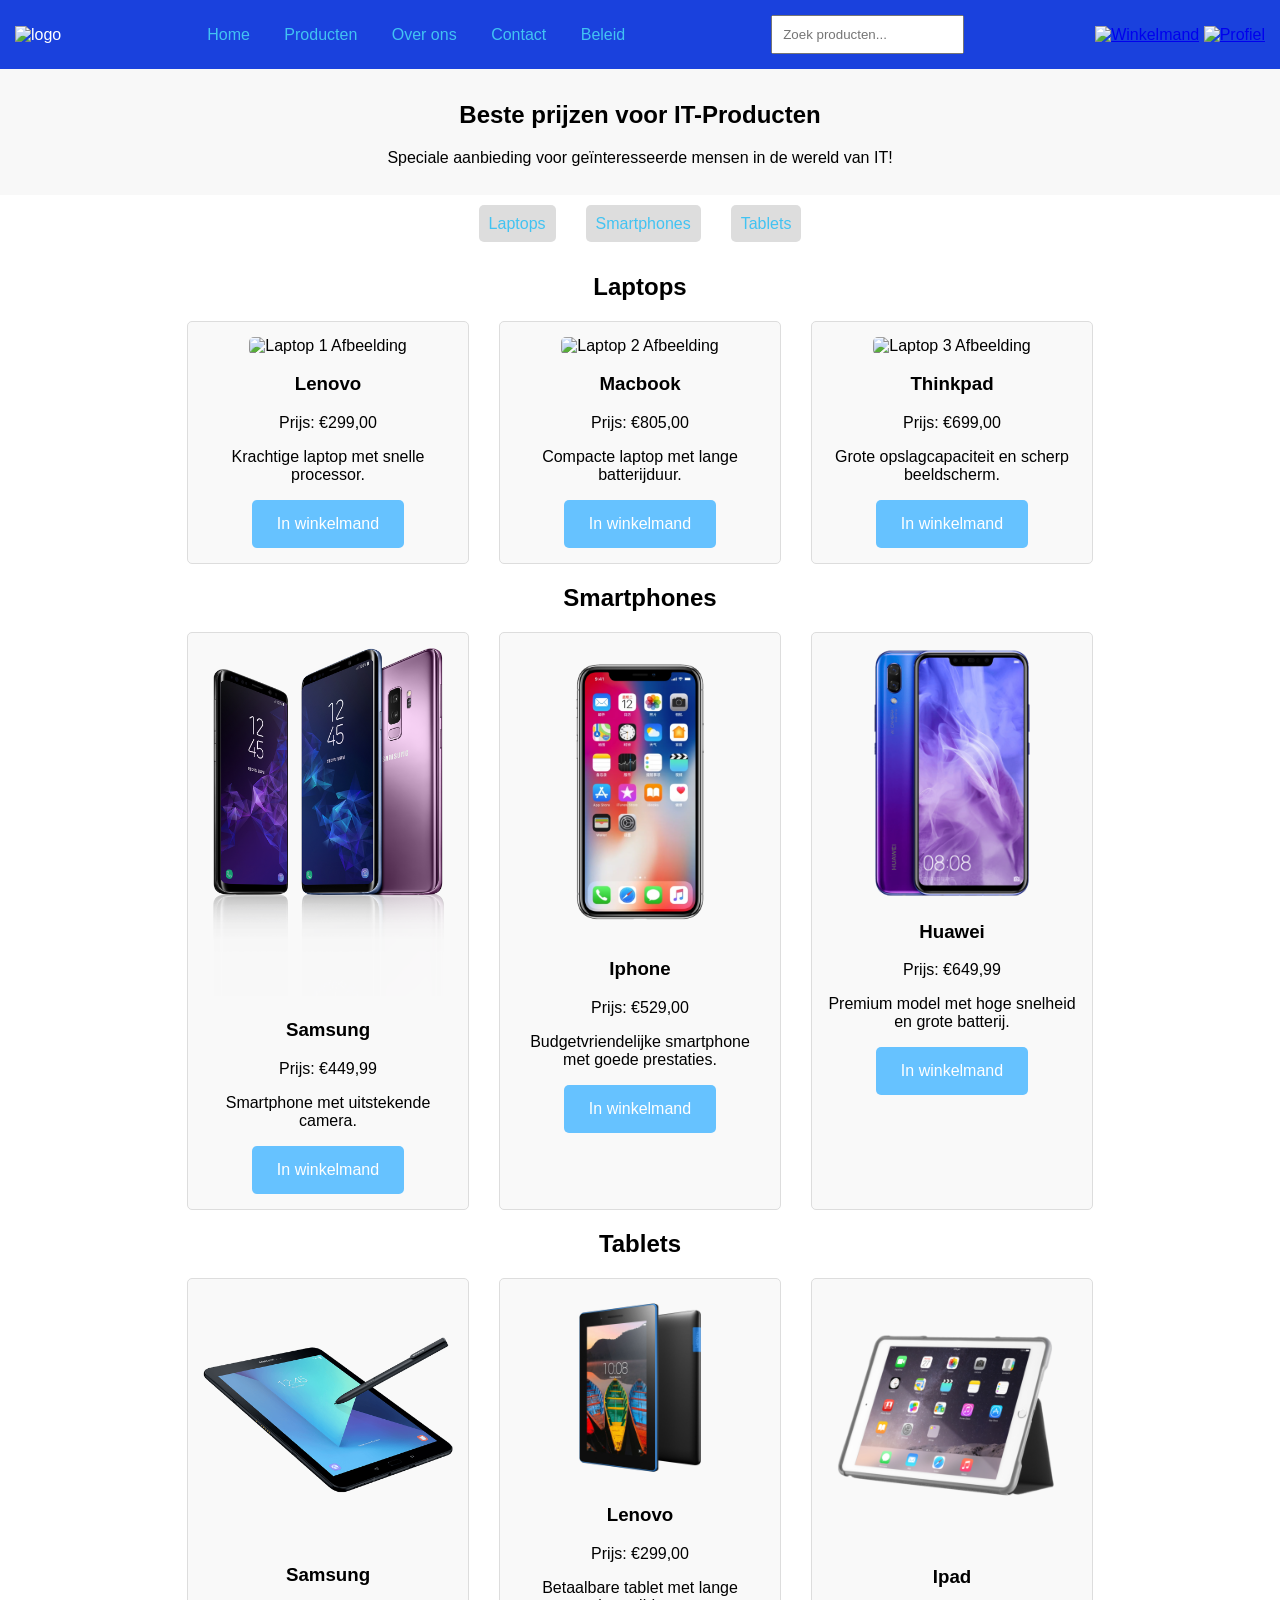
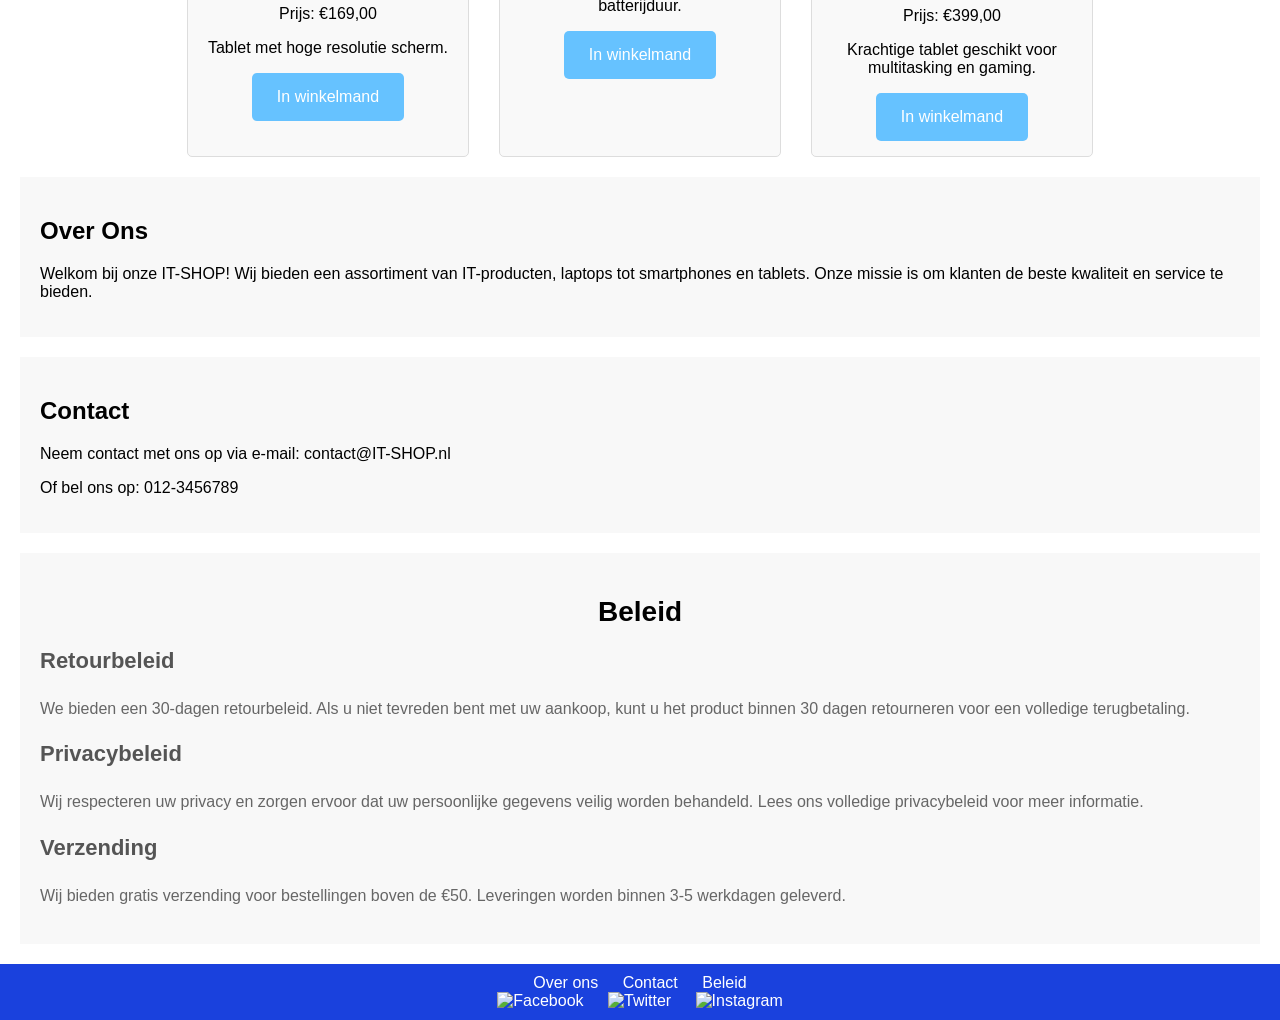
==== site.html @ 4759a40b "Sociale media aanpassing footer" ====
<!DOCTYPE html>
<html lang="nl">
<head>
    <title>IT-SHOP</title>
    <link rel="stylesheet" href="style.css">
    <link rel="stylesheet" href="https://cdnjs.cloudflare.com/ajax/libs/font-awesome/5.15.4/css/all.min.css">
</head>
<body>

    <!-- Header Sectie -->
    <section id="header">
        <section id="logo">
            <img src="https://encrypted-tbn0.gstatic.com/images?q=tbn:ANd9GcSAEfHGrg5Zh41XhHHPkFbhWqZqaxKvs-FBTw&s" alt="logo" width="150">
        </section>
        <nav id="navigatie">
            <a href="#home">Home</a>
            <a href="#product-overzicht">Producten</a>
            <a href="#over-ons">Over ons</a>
            <a href="#contact">Contact</a>
            <a href="#beleid">Beleid</a> <!-- Link naar Beleid sectie -->
        </nav>
        <section id="zoekbalk">
            <input type="text" placeholder="Zoek producten...">
        </section>
        <section id="winkelmand-profiel">
            <a href="#"><img src="https://cdn-icons-png.flaticon.com/512/107/107831.png" alt="Winkelmand" width="30"></a>
            <a href="#"><img src="https://cdn-icons-png.flaticon.com/512/1077/1077114.png" alt="Profiel" width="30"></a>
        </section>
    </section>

    <!-- Banner Sectie -->
    <section id="banner-sectie">
        <h2>Beste prijzen voor IT-Producten</h2>
        <p>Speciale aanbieding voor geïnteresseerde mensen in de wereld van IT!</p>
    </section>

    <!-- Categorieën Sectie -->
    <section id="categorieen">
        <section class="categorie">
            <a href="#laptops">Laptops</a>
        </section>
        <section class="categorie">
            <a href="#smartphones">Smartphones</a>
        </section>
        <section class="categorie">
            <a href="#tablets">Tablets</a>
        </section>
    </section>

    <!-- Product Overzicht Sectie -->
    <section id="product-overzicht">
        <h2 id="laptops">Laptops</h2>
        <section class="producten-rij">
            <section class="product-kaart">
                <img src="https://www.repairo.be/2165-large_default/pc-portable-lenovo.webp" alt="Laptop 1 Afbeelding">
                <h3>Lenovo</h3>
                <p>Prijs: €299,00</p>
                <p>Krachtige laptop met snelle processor.</p>
                <button class="winkelmand-knop">In winkelmand</button>
            </section>
            <section class="product-kaart">
                <img src="https://encrypted-tbn0.gstatic.com/images?q=tbn:ANd9GcQeFpsJF8rkFCxCltNQl96YLDqbjGIBhwRk0Q&s" alt="Laptop 2 Afbeelding">
                <h3>Macbook</h3>
                <p>Prijs: €805,00</p>
                <p>Compacte laptop met lange batterijduur.</p>
                <button class="winkelmand-knop">In winkelmand</button>
            </section>
            <section class="product-kaart">
                <img src="https://www.repairo.be/2146-large_default/pc-portable-lenovo.webp" alt="Laptop 3 Afbeelding">
                <h3>Thinkpad</h3>
                <p>Prijs: €699,00</p>
                <p>Grote opslagcapaciteit en scherp beeldscherm.</p>
                <button class="winkelmand-knop">In winkelmand</button>
            </section>
        </section>

        <h2 id="smartphones">Smartphones</h2>
        <section class="producten-rij">
            <section class="product-kaart">
                <img src="samsueng.png" alt="samsung">
                <h3>Samsung</h3>
                <p>Prijs: €449,99</p>
                <p>Smartphone met uitstekende camera.</p>
                <button class="winkelmand-knop">In winkelmand</button>
            </section>
            <section class="product-kaart">
                <img src="iphone.png" alt="iphone">
                <h3>Iphone</h3>
                <p>Prijs: €529,00</p>
                <p>Budgetvriendelijke smartphone met goede prestaties.</p>
                <button class="winkelmand-knop">In winkelmand</button>
            </section>
            <section class="product-kaart">
                <img src="huawei.png" alt="huawei">
                <h3>Huawei</h3>
                <p>Prijs: €649,99</p>
                <p>Premium model met hoge snelheid en grote batterij.</p>
                <button class="winkelmand-knop">In winkelmand</button>
            </section>
        </section>

        <h2 id="tablets">Tablets</h2>
        <section class="producten-rij">
            <section class="product-kaart">
                <img src="samuengtablet.png" alt="Tablet 1 Afbeelding">
                <h3>Samsung</h3>
                <p>Prijs: €169,00</p>
                <p>Tablet met hoge resolutie scherm.</p>
                <button class="winkelmand-knop">In winkelmand</button>
            </section>
            <section class="product-kaart">
                <img src="lenovo.png" alt="lenovo">
                <h3>Lenovo</h3>
                <p>Prijs: €299,00</p>
                <p>Betaalbare tablet met lange batterijduur.</p>
                <button class="winkelmand-knop">In winkelmand</button>
            </section>
            <section class="product-kaart">
                <img src="ipad.png" alt="ipad">
                <h3>Ipad</h3>
                <p>Prijs: €399,00</p>
                <p>Krachtige tablet geschikt voor multitasking en gaming.</p>
                <button class="winkelmand-knop">In winkelmand</button>
            </section>
        </section>
    </section>

    <!-- Over Ons en Contact Sectie -->
    <section id="over-ons">
        <h2>Over Ons</h2>
        <p>Welkom bij onze IT-SHOP! Wij bieden een assortiment van IT-producten, laptops tot smartphones en tablets. Onze missie is om klanten de beste kwaliteit en service te bieden.</p>
    </section>

    <section id="contact">
        <h2>Contact</h2>
        <p>Neem contact met ons op via e-mail: contact@IT-SHOP.nl</p>
        <p>Of bel ons op: 012-3456789</p>
    </section>

    <!-- Beleid Sectie -->
    <section id="beleid">
        <h2>Beleid</h2>
        <h3>Retourbeleid</h3>
        <p>We bieden een 30-dagen retourbeleid. Als u niet tevreden bent met uw aankoop, kunt u het product binnen 30 dagen retourneren voor een volledige terugbetaling.</p>
        <h3>Privacybeleid</h3>
        <p>Wij respecteren uw privacy en zorgen ervoor dat uw persoonlijke gegevens veilig worden behandeld. Lees ons volledige privacybeleid voor meer informatie.</p>
        <h3>Verzending</h3>
        <p>Wij bieden gratis verzending voor bestellingen boven de €50. Leveringen worden binnen 3-5 werkdagen geleverd.</p>
    </section>

    <!-- Footer Sectie -->
    <section id="footer">
        <section id="footer-navigatie">
            <a href="#over-ons">Over ons</a>
            <a href="#contact">Contact</a>
            <a href="#beleid">Beleid</a>
        </section>
        <section id="sociale-media">
            <a href="https://www.facebook.com" target="_blank" title="Facebook">
                <img src="https://cdn-icons-png.flaticon.com/512/733/733547.png" alt="Facebook" width="30">
            </a>
            <a href="https://www.twitter.com" target="_blank" title="Twitter">
                <img src="https://cdn-icons-png.flaticon.com/512/733/733579.png" alt="Twitter" width="30">
            </a>
            <a href="https://www.instagram.com" target="_blank" title="Instagram">
                <img src="https://cdn-icons-png.flaticon.com/512/2111/2111463.png" alt="Instagram" width="30">
            </a>
        </section>
    </section>
    

</body>
</html>
---- style.css ----
/* Algemene Stijlen voor de Pagina */
body {
    font-family: Arial, sans-serif;
    margin: 0;
    padding: 0;
}

/* Header Sectie */
#header {
    background-color: #1a41dd;
    color: white;
    padding: 15px;
    display: flex;
    justify-content: space-between;
    align-items: center;
}

#logo a {
    color: white;
    text-decoration: none;
    font-size: 24px;
}

#navigatie a {
    color: rgb(66, 195, 242);
    margin: 0 15px;
    text-decoration: none;
}

#zoekbalk input {
    padding: 10px;
}

/* Banner Sectie */
#banner-sectie {
    text-align: center;
    background-color: #f8f8f8;
    padding: 12px;
}

/* Categorieën Sectie */
#categorieen {
    display: flex;
    justify-content: center;
    margin: 20px 0;
}

.categorie a {
    margin: 0 15px;
    padding: 10px;
    background-color: #ddd;
    color: rgb(66, 195, 242);
    text-decoration: none;
    border-radius: 5px;
}

/* Product Overzicht Sectie */
#product-overzicht {
    display: flex;
    flex-direction: column;
    align-items: center;
    margin: 20px 0;
}

#product-overzicht h2 {
    width: 100%;
    text-align: center;
}

.producten-rij {
    display: flex;
    justify-content: center;
    flex-wrap: wrap;
    gap: 30px; /* Ruimte tussen de producten */
}

.product-kaart {
    border: 1px solid #ddd;
    padding: 15px;
    width: 250px;
    text-align: center;
    border-radius: 5px;
    background-color: #f9f9f9;
}

.product-kaart img {
    width: 100%;
    height: auto;
    border-radius: 5px;
}

/* Over Ons en Contact Sectie */
#over-ons, #contact {
    padding: 20px;
    background-color: #f8f8f8;
    margin: 20px;
}

/* Beleid Sectie */
#beleid {
    padding: 20px;
    background-color: #f8f8f8; /* Zelfde als Over Ons en Contact */
    margin: 20px;
}

#beleid h2 {
    text-align: center;
    font-size: 28px;
    margin-bottom: 20px;
    color: #000000; /* Dezelfde kleur als de header */
}

#beleid h3 {
    font-size: 22px;
    margin-top: 20px;
    color: #555;
}

#beleid p {
    font-size: 16px;
    line-height: 1.6;
    margin-bottom: 15px;
    color: #666;
}

#beleid a {
    color: #66c2ff; /* Hetzelfde lichtblauw als de winkelmand knop */
    text-decoration: none;
}

#beleid a:hover {
    color: #4fa3e1; /* Donkerder blauw bij hover */
}

/* Footer Sectie */
#footer {
    background-color: #1a41dd;
    color: white;
    text-align: center;
    padding: 10px;
}

#footer a {
    color: white;
    text-decoration: none;
    margin: 0 10px;
}

/* Winkelmand Knop */
.winkelmand-knop {
    padding: 15px 25px;
    background-color: #66c2ff; /* Lichtblauw */
    color: white;
    font-size: 16px;
    border: none;
    border-radius: 5px;
    cursor: pointer;
    transition: background-color 0.3s ease;
}

.winkelmand-knop:hover {
    background-color: #4fa3e1; /* Donkerder blauw bij hover */
}

#sociale-media a {
    margin: 0 10px;
    display: inline-block;
}

#sociale-media img {
    width: 30px;
    height: 30px;
    transition: transform 0.3s ease;
}

#sociale-media img:hover {
    transform: scale(1.2); /* Vergroot het logo bij hover */
}
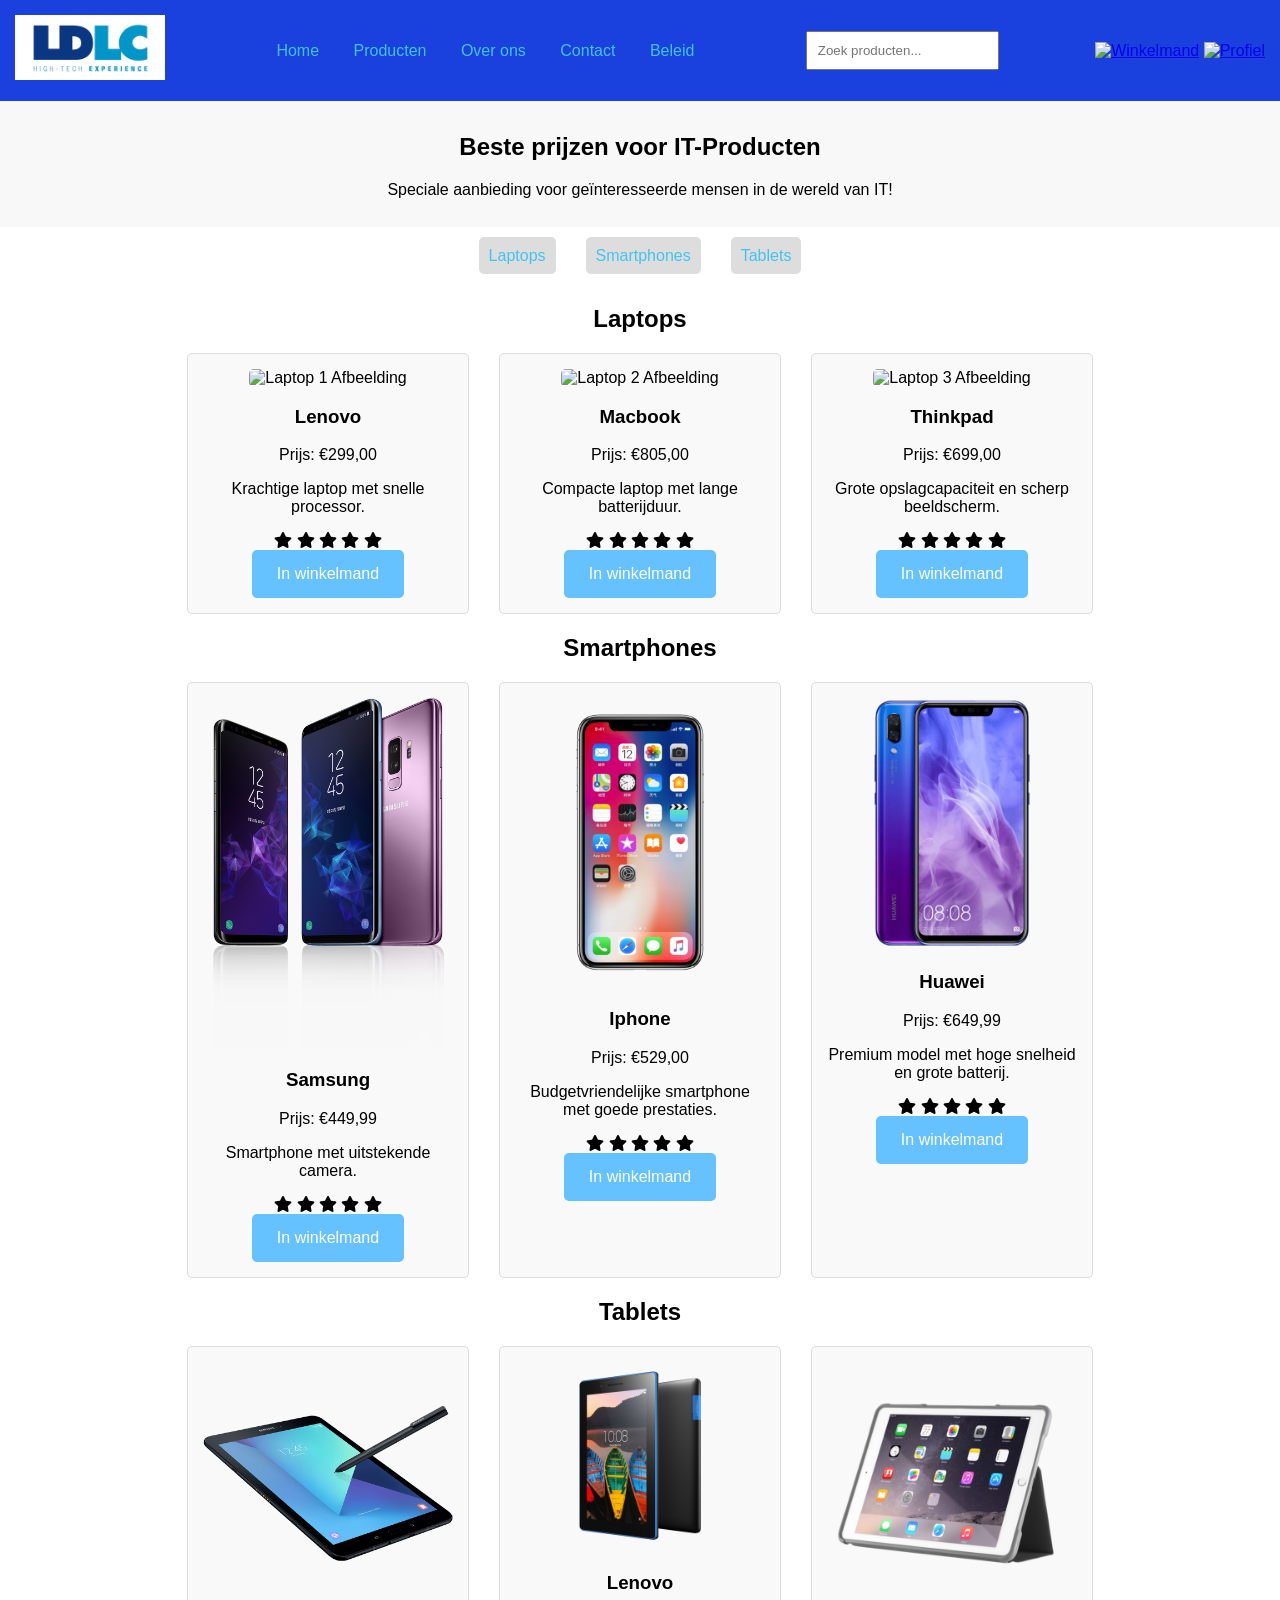
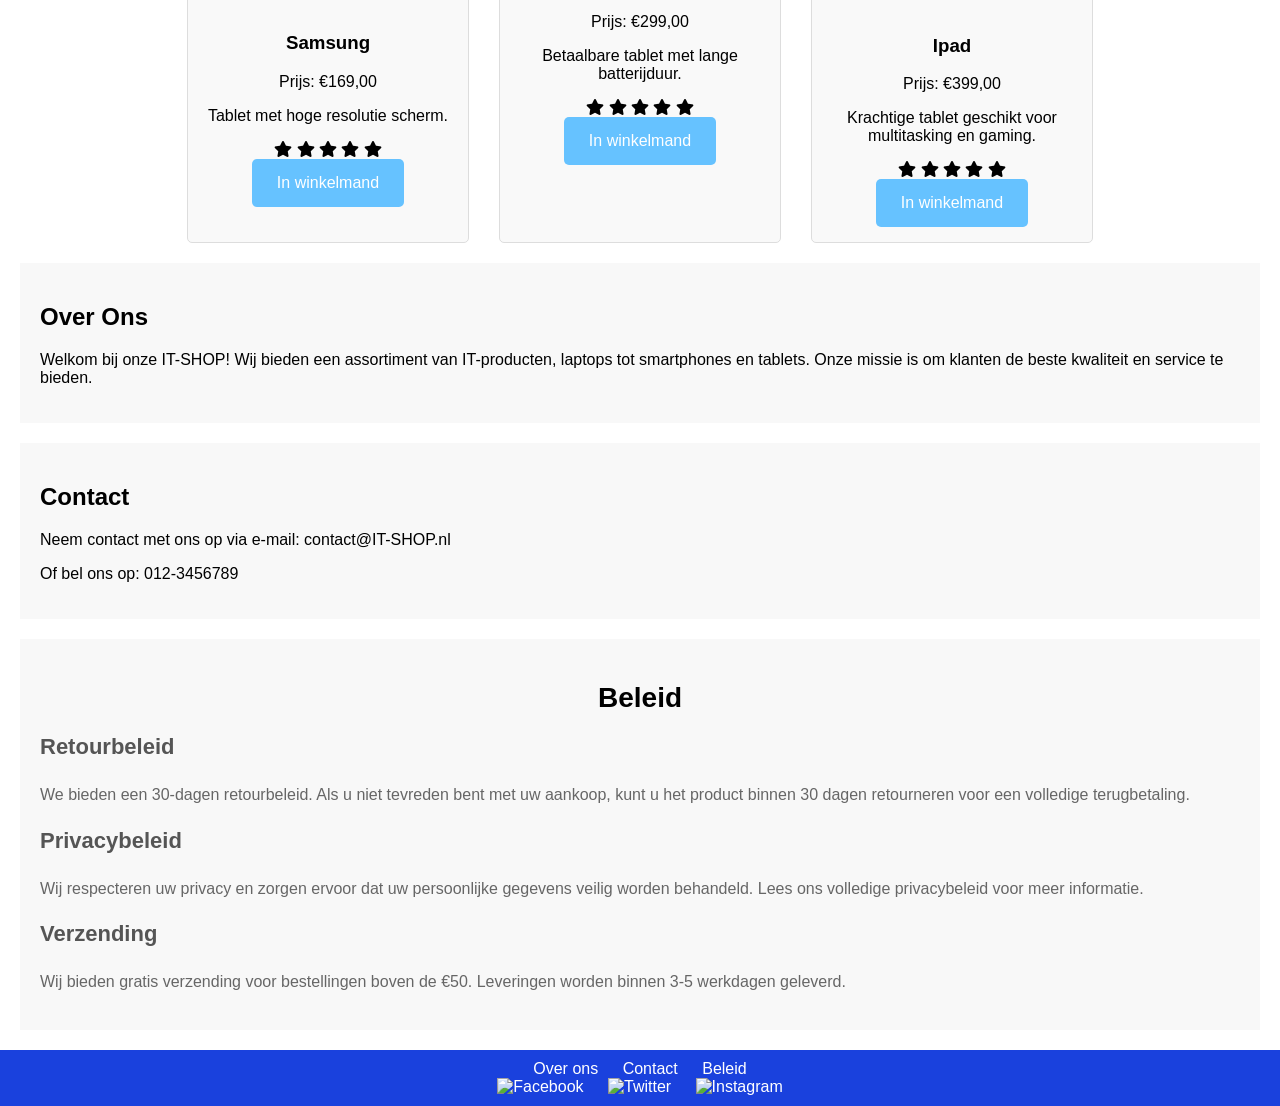
==== commit 4d169232: "Beoordelingsysteem geprobeerd." ====
--- a/site.html
+++ b/site.html
@@ -10,7 +10,7 @@
     <!-- Header Sectie -->
     <section id="header">
         <section id="logo">
-            <img src="https://encrypted-tbn0.gstatic.com/images?q=tbn:ANd9GcSAEfHGrg5Zh41XhHHPkFbhWqZqaxKvs-FBTw&s" alt="logo" width="150">
+            <a href="site.html"><img src="logo.png" alt="logo" width="150"></a>
         </section>
         <nav id="navigatie">
             <a href="#home">Home</a>
@@ -56,6 +56,13 @@
                 <h3>Lenovo</h3>
                 <p>Prijs: €299,00</p>
                 <p>Krachtige laptop met snelle processor.</p>
+                <div class="rating">
+                    <i class="fas fa-star" data-value="1"></i>
+                    <i class="fas fa-star" data-value="2"></i>
+                    <i class="fas fa-star" data-value="3"></i>
+                    <i class="fas fa-star" data-value="4"></i>
+                    <i class="fas fa-star" data-value="5"></i>
+                </div>
                 <button class="winkelmand-knop">In winkelmand</button>
             </section>
             <section class="product-kaart">
@@ -63,6 +70,13 @@
                 <h3>Macbook</h3>
                 <p>Prijs: €805,00</p>
                 <p>Compacte laptop met lange batterijduur.</p>
+                <div class="rating">
+                    <i class="fas fa-star" data-value="1"></i>
+                    <i class="fas fa-star" data-value="2"></i>
+                    <i class="fas fa-star" data-value="3"></i>
+                    <i class="fas fa-star" data-value="4"></i>
+                    <i class="fas fa-star" data-value="5"></i>
+                </div>
                 <button class="winkelmand-knop">In winkelmand</button>
             </section>
             <section class="product-kaart">
@@ -70,6 +84,13 @@
                 <h3>Thinkpad</h3>
                 <p>Prijs: €699,00</p>
                 <p>Grote opslagcapaciteit en scherp beeldscherm.</p>
+                <div class="rating">
+                    <i class="fas fa-star" data-value="1"></i>
+                    <i class="fas fa-star" data-value="2"></i>
+                    <i class="fas fa-star" data-value="3"></i>
+                    <i class="fas fa-star" data-value="4"></i>
+                    <i class="fas fa-star" data-value="5"></i>
+                </div>
                 <button class="winkelmand-knop">In winkelmand</button>
             </section>
         </section>
@@ -81,6 +102,13 @@
                 <h3>Samsung</h3>
                 <p>Prijs: €449,99</p>
                 <p>Smartphone met uitstekende camera.</p>
+                <div class="rating">
+                    <i class="fas fa-star" data-value="1"></i>
+                    <i class="fas fa-star" data-value="2"></i>
+                    <i class="fas fa-star" data-value="3"></i>
+                    <i class="fas fa-star" data-value="4"></i>
+                    <i class="fas fa-star" data-value="5"></i>
+                </div>
                 <button class="winkelmand-knop">In winkelmand</button>
             </section>
             <section class="product-kaart">
@@ -88,6 +116,13 @@
                 <h3>Iphone</h3>
                 <p>Prijs: €529,00</p>
                 <p>Budgetvriendelijke smartphone met goede prestaties.</p>
+                <div class="rating">
+                    <i class="fas fa-star" data-value="1"></i>
+                    <i class="fas fa-star" data-value="2"></i>
+                    <i class="fas fa-star" data-value="3"></i>
+                    <i class="fas fa-star" data-value="4"></i>
+                    <i class="fas fa-star" data-value="5"></i>
+                </div>
                 <button class="winkelmand-knop">In winkelmand</button>
             </section>
             <section class="product-kaart">
@@ -95,6 +130,13 @@
                 <h3>Huawei</h3>
                 <p>Prijs: €649,99</p>
                 <p>Premium model met hoge snelheid en grote batterij.</p>
+                <div class="rating">
+                    <i class="fas fa-star" data-value="1"></i>
+                    <i class="fas fa-star" data-value="2"></i>
+                    <i class="fas fa-star" data-value="3"></i>
+                    <i class="fas fa-star" data-value="4"></i>
+                    <i class="fas fa-star" data-value="5"></i>
+                </div>
                 <button class="winkelmand-knop">In winkelmand</button>
             </section>
         </section>
@@ -106,6 +148,13 @@
                 <h3>Samsung</h3>
                 <p>Prijs: €169,00</p>
                 <p>Tablet met hoge resolutie scherm.</p>
+                <div class="rating">
+                    <i class="fas fa-star" data-value="1"></i>
+                    <i class="fas fa-star" data-value="2"></i>
+                    <i class="fas fa-star" data-value="3"></i>
+                    <i class="fas fa-star" data-value="4"></i>
+                    <i class="fas fa-star" data-value="5"></i>
+                </div>
                 <button class="winkelmand-knop">In winkelmand</button>
             </section>
             <section class="product-kaart">
@@ -113,6 +162,13 @@
                 <h3>Lenovo</h3>
                 <p>Prijs: €299,00</p>
                 <p>Betaalbare tablet met lange batterijduur.</p>
+                <div class="rating">
+                    <i class="fas fa-star" data-value="1"></i>
+                    <i class="fas fa-star" data-value="2"></i>
+                    <i class="fas fa-star" data-value="3"></i>
+                    <i class="fas fa-star" data-value="4"></i>
+                    <i class="fas fa-star" data-value="5"></i>
+                </div>
                 <button class="winkelmand-knop">In winkelmand</button>
             </section>
             <section class="product-kaart">
@@ -120,6 +176,13 @@
                 <h3>Ipad</h3>
                 <p>Prijs: €399,00</p>
                 <p>Krachtige tablet geschikt voor multitasking en gaming.</p>
+                <div class="rating">
+                    <i class="fas fa-star" data-value="1"></i>
+                    <i class="fas fa-star" data-value="2"></i>
+                    <i class="fas fa-star" data-value="3"></i>
+                    <i class="fas fa-star" data-value="4"></i>
+                    <i class="fas fa-star" data-value="5"></i>
+                </div>
                 <button class="winkelmand-knop">In winkelmand</button>
             </section>
         </section>
@@ -168,6 +231,20 @@
         </section>
     </section>
     
+    <script>
+        const stars = document.querySelectorAll(".rating i");
+        stars.forEach(star => {
+            star.addEventListener("click", (e) => {
+                const value = e.target.getAttribute("data-value");
+                const parent = e.target.parentElement;
+                const allStars = parent.querySelectorAll("i");
+                allStars.forEach(s => s.classList.remove("active"));
+                for (let i = 0; i < value; i++) {
+                    allStars[i].classList.add("active");
+                }
+            });
+        });
+    </script>
 
 </body>
 </html>
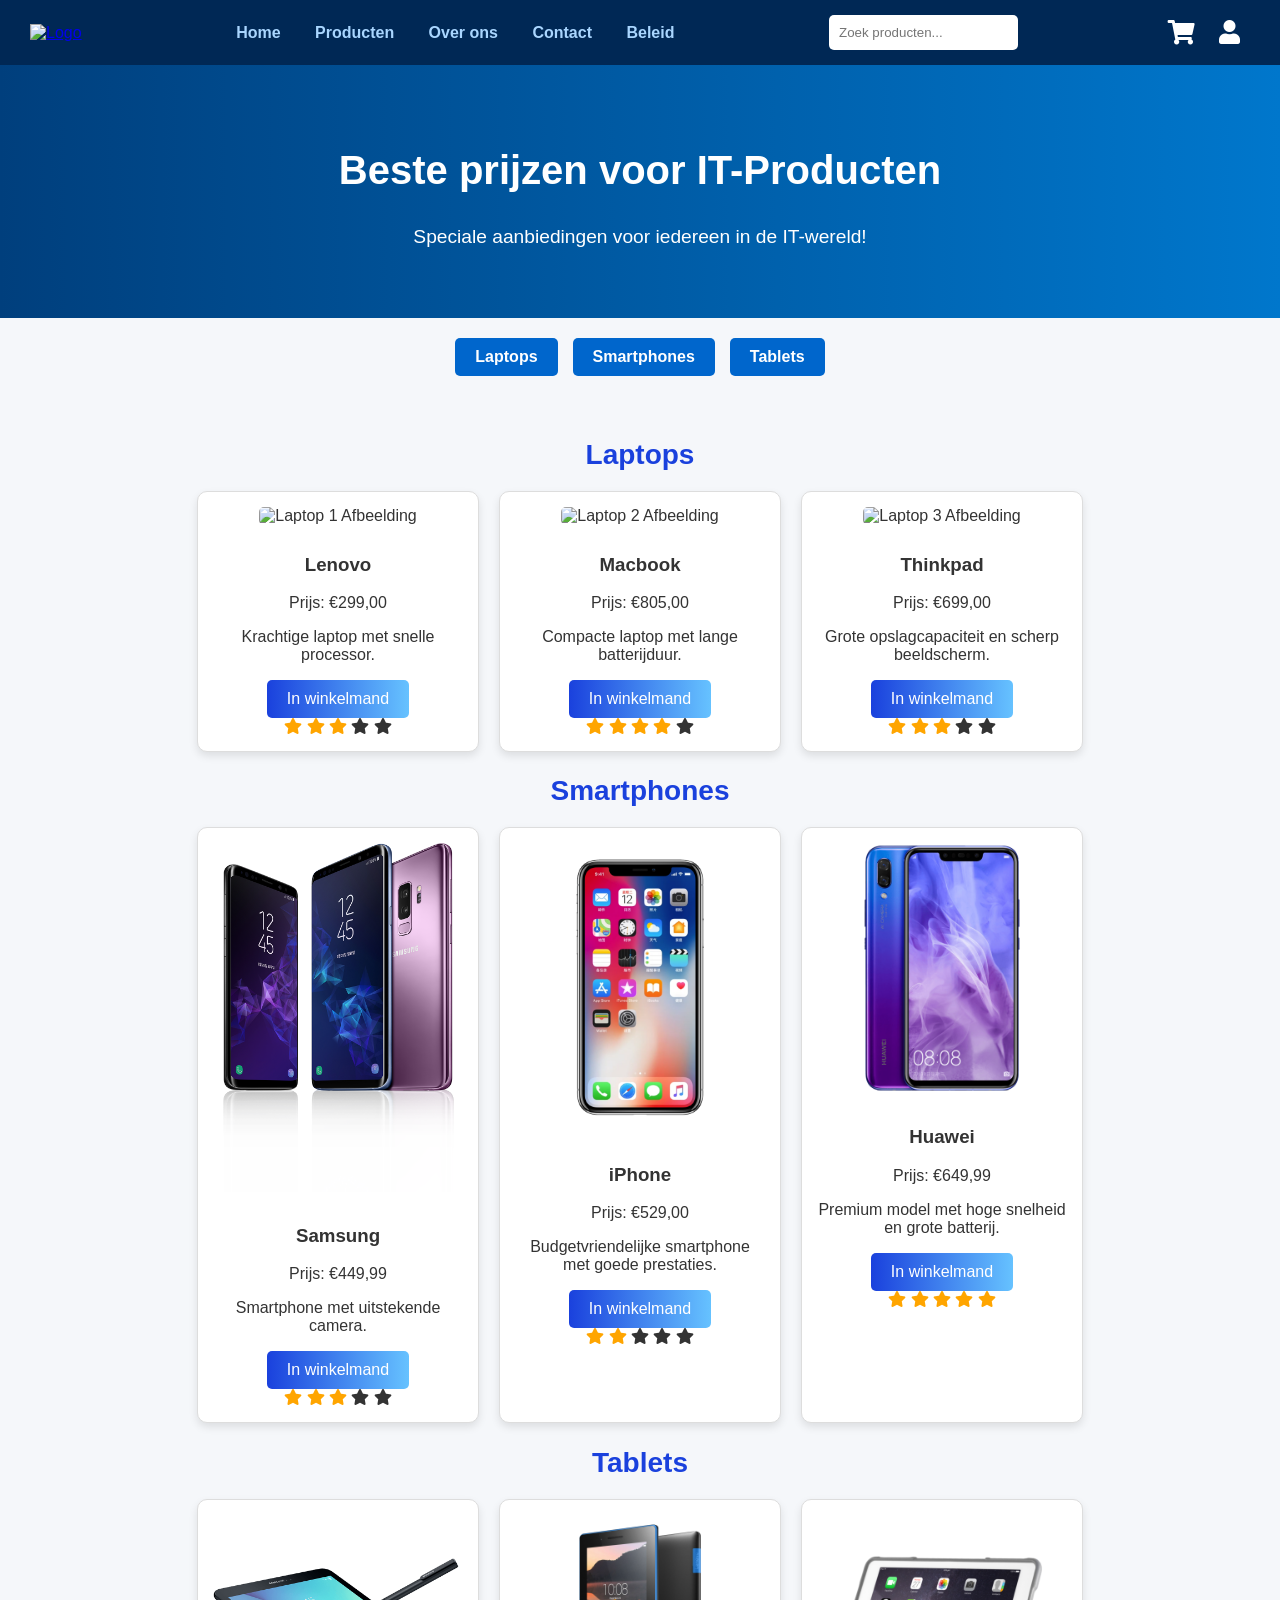
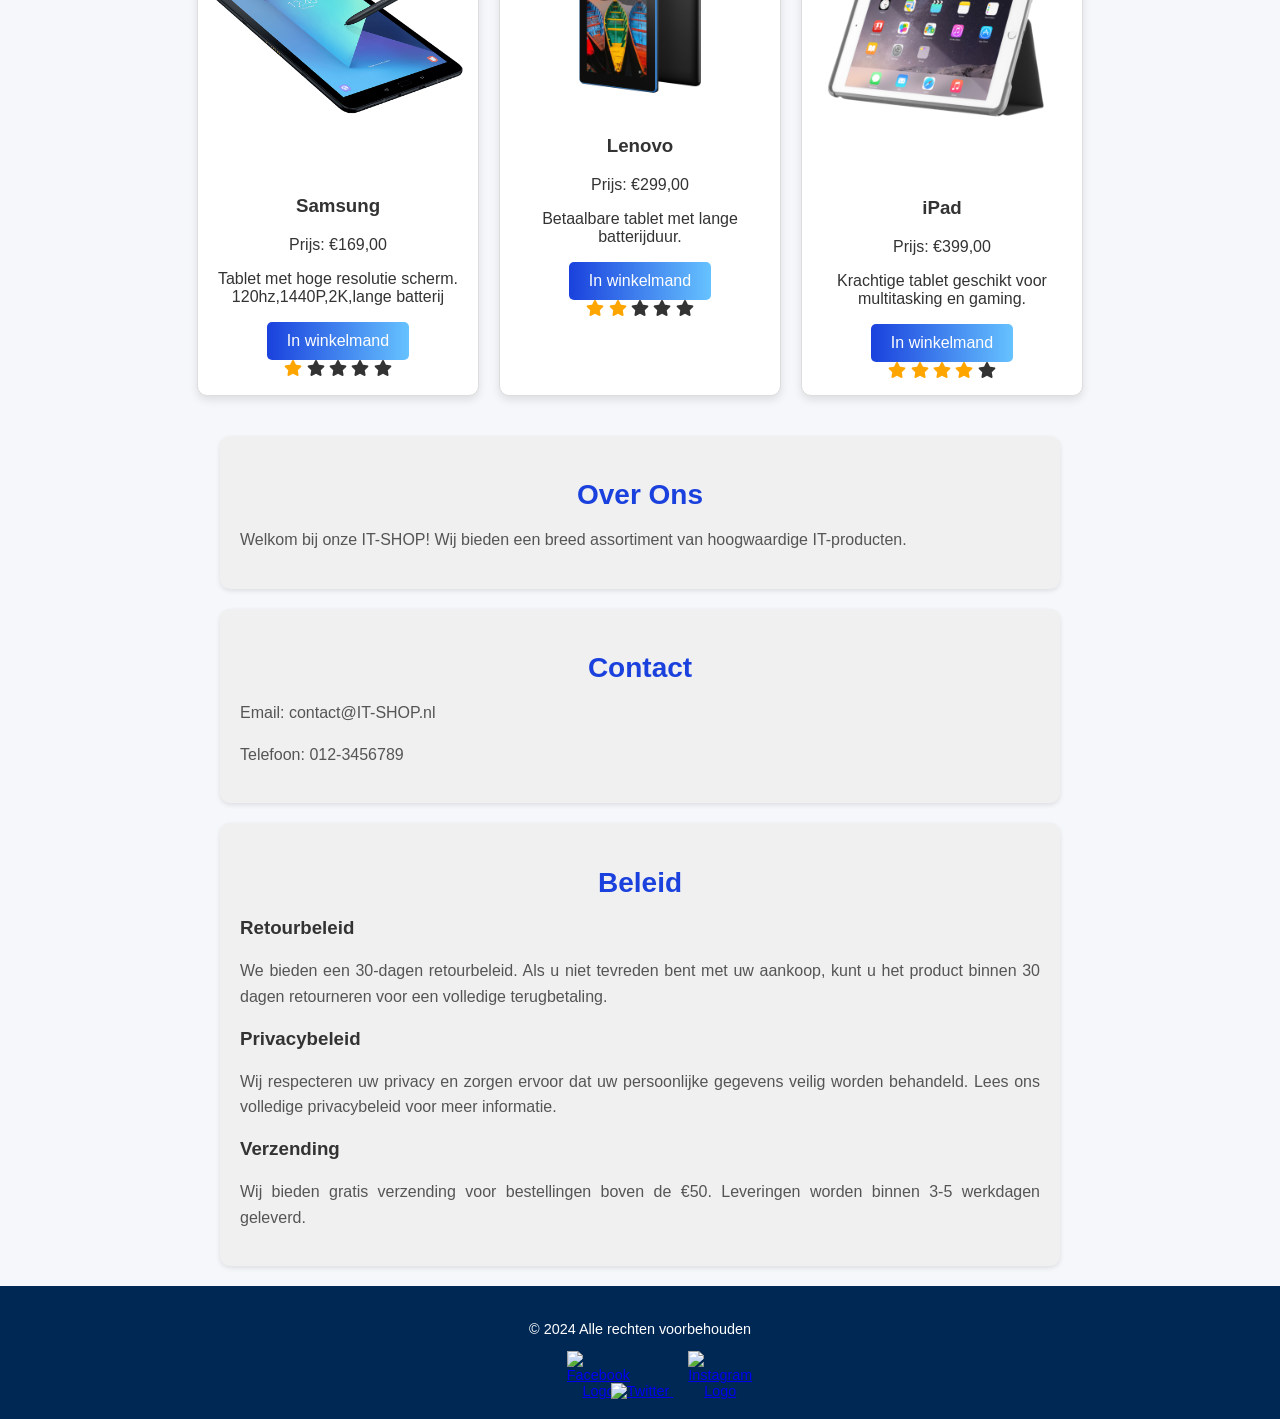
==== commit cd5da8f9: "Aaanpassing" ====
--- a/site.html
+++ b/site.html
@@ -1,250 +1,288 @@
 <!DOCTYPE html>
 <html lang="nl">
-<head>
+  <head>
+    <meta charset="UTF-8" />
+    <meta name="viewport" content="width=device-width, initial-scale=1.0" />
     <title>IT-SHOP</title>
-    <link rel="stylesheet" href="style.css">
-    <link rel="stylesheet" href="https://cdnjs.cloudflare.com/ajax/libs/font-awesome/5.15.4/css/all.min.css">
-</head>
-<body>
-
-    <!-- Header Sectie -->
-    <section id="header">
-        <section id="logo">
-            <a href="site.html"><img src="logo.png" alt="logo" width="150"></a>
-        </section>
-        <nav id="navigatie">
-            <a href="#home">Home</a>
-            <a href="#product-overzicht">Producten</a>
-            <a href="#over-ons">Over ons</a>
-            <a href="#contact">Contact</a>
-            <a href="#beleid">Beleid</a> <!-- Link naar Beleid sectie -->
-        </nav>
-        <section id="zoekbalk">
-            <input type="text" placeholder="Zoek producten...">
-        </section>
-        <section id="winkelmand-profiel">
-            <a href="#"><img src="https://cdn-icons-png.flaticon.com/512/107/107831.png" alt="Winkelmand" width="30"></a>
-            <a href="#"><img src="https://cdn-icons-png.flaticon.com/512/1077/1077114.png" alt="Profiel" width="30"></a>
-        </section>
-    </section>
-
-    <!-- Banner Sectie -->
-    <section id="banner-sectie">
-        <h2>Beste prijzen voor IT-Producten</h2>
-        <p>Speciale aanbieding voor geïnteresseerde mensen in de wereld van IT!</p>
-    </section>
-
-    <!-- Categorieën Sectie -->
+    <link
+      rel="stylesheet"
+      href="https://cdnjs.cloudflare.com/ajax/libs/font-awesome/4.7.0/css/font-awesome.min.css"
+    />
+    <link rel="stylesheet" href="style.css" />
+    <link
+      rel="stylesheet"
+      href="https://cdnjs.cloudflare.com/ajax/libs/font-awesome/5.15.4/css/all.min.css"
+    />
+  </head>
+  <body>
+    <!-- Header -->
+    <header id="header">
+      <a href="#"
+        ><img
+          src="https://encrypted-tbn0.gstatic.com/images?q=tbn:ANd9GcSAEfHGrg5Zh41XhHHPkFbhWqZqaxKvs-FBTw&s"
+          alt="Logo"
+          id="logo"
+          href="logo"
+        />
+      </a>
+      <nav id="navigatie">
+        <a href="#home">Home</a>
+        <a href="#product-overzicht">Producten</a>
+        <a href="#over-ons">Over ons</a>
+        <a href="#contact">Contact</a>
+        <a href="#beleid">Beleid</a>
+      </nav>
+      <div id="zoekbalk">
+        <input type="text" placeholder="Zoek producten..." />
+      </div>
+      <div id="winkelmand-profiel">
+        <a href="#"><i class="fas fa-shopping-cart"></i></a>
+        <a href="#"><i class="fas fa-user"></i></a>
+      </div>
+    </header>
+
+    <!-- Banner -->
+    <section id="banner">
+      <h1>Beste prijzen voor IT-Producten</h1>
+      <p>Speciale aanbiedingen voor iedereen in de IT-wereld!</p>
+    </section>
+
+    <!-- Categorieën -->
     <section id="categorieen">
-        <section class="categorie">
-            <a href="#laptops">Laptops</a>
-        </section>
-        <section class="categorie">
-            <a href="#smartphones">Smartphones</a>
-        </section>
-        <section class="categorie">
-            <a href="#tablets">Tablets</a>
-        </section>
-    </section>
-
-    <!-- Product Overzicht Sectie -->
+      <a href="#laptops" class="categorie">Laptops</a>
+      <a href="#smartphones" class="categorie">Smartphones</a>
+      <a href="#tablets" class="categorie">Tablets</a>
+    </section>
+
+    <!-- Product Overzicht -->
     <section id="product-overzicht">
-        <h2 id="laptops">Laptops</h2>
-        <section class="producten-rij">
-            <section class="product-kaart">
-                <img src="https://www.repairo.be/2165-large_default/pc-portable-lenovo.webp" alt="Laptop 1 Afbeelding">
-                <h3>Lenovo</h3>
-                <p>Prijs: €299,00</p>
-                <p>Krachtige laptop met snelle processor.</p>
-                <div class="rating">
-                    <i class="fas fa-star" data-value="1"></i>
-                    <i class="fas fa-star" data-value="2"></i>
-                    <i class="fas fa-star" data-value="3"></i>
-                    <i class="fas fa-star" data-value="4"></i>
-                    <i class="fas fa-star" data-value="5"></i>
-                </div>
-                <button class="winkelmand-knop">In winkelmand</button>
-            </section>
-            <section class="product-kaart">
-                <img src="https://encrypted-tbn0.gstatic.com/images?q=tbn:ANd9GcQeFpsJF8rkFCxCltNQl96YLDqbjGIBhwRk0Q&s" alt="Laptop 2 Afbeelding">
-                <h3>Macbook</h3>
-                <p>Prijs: €805,00</p>
-                <p>Compacte laptop met lange batterijduur.</p>
-                <div class="rating">
-                    <i class="fas fa-star" data-value="1"></i>
-                    <i class="fas fa-star" data-value="2"></i>
-                    <i class="fas fa-star" data-value="3"></i>
-                    <i class="fas fa-star" data-value="4"></i>
-                    <i class="fas fa-star" data-value="5"></i>
-                </div>
-                <button class="winkelmand-knop">In winkelmand</button>
-            </section>
-            <section class="product-kaart">
-                <img src="https://www.repairo.be/2146-large_default/pc-portable-lenovo.webp" alt="Laptop 3 Afbeelding">
-                <h3>Thinkpad</h3>
-                <p>Prijs: €699,00</p>
-                <p>Grote opslagcapaciteit en scherp beeldscherm.</p>
-                <div class="rating">
-                    <i class="fas fa-star" data-value="1"></i>
-                    <i class="fas fa-star" data-value="2"></i>
-                    <i class="fas fa-star" data-value="3"></i>
-                    <i class="fas fa-star" data-value="4"></i>
-                    <i class="fas fa-star" data-value="5"></i>
-                </div>
-                <button class="winkelmand-knop">In winkelmand</button>
-            </section>
-        </section>
-
-        <h2 id="smartphones">Smartphones</h2>
-        <section class="producten-rij">
-            <section class="product-kaart">
-                <img src="samsueng.png" alt="samsung">
-                <h3>Samsung</h3>
-                <p>Prijs: €449,99</p>
-                <p>Smartphone met uitstekende camera.</p>
-                <div class="rating">
-                    <i class="fas fa-star" data-value="1"></i>
-                    <i class="fas fa-star" data-value="2"></i>
-                    <i class="fas fa-star" data-value="3"></i>
-                    <i class="fas fa-star" data-value="4"></i>
-                    <i class="fas fa-star" data-value="5"></i>
-                </div>
-                <button class="winkelmand-knop">In winkelmand</button>
-            </section>
-            <section class="product-kaart">
-                <img src="iphone.png" alt="iphone">
-                <h3>Iphone</h3>
-                <p>Prijs: €529,00</p>
-                <p>Budgetvriendelijke smartphone met goede prestaties.</p>
-                <div class="rating">
-                    <i class="fas fa-star" data-value="1"></i>
-                    <i class="fas fa-star" data-value="2"></i>
-                    <i class="fas fa-star" data-value="3"></i>
-                    <i class="fas fa-star" data-value="4"></i>
-                    <i class="fas fa-star" data-value="5"></i>
-                </div>
-                <button class="winkelmand-knop">In winkelmand</button>
-            </section>
-            <section class="product-kaart">
-                <img src="huawei.png" alt="huawei">
-                <h3>Huawei</h3>
-                <p>Prijs: €649,99</p>
-                <p>Premium model met hoge snelheid en grote batterij.</p>
-                <div class="rating">
-                    <i class="fas fa-star" data-value="1"></i>
-                    <i class="fas fa-star" data-value="2"></i>
-                    <i class="fas fa-star" data-value="3"></i>
-                    <i class="fas fa-star" data-value="4"></i>
-                    <i class="fas fa-star" data-value="5"></i>
-                </div>
-                <button class="winkelmand-knop">In winkelmand</button>
-            </section>
-        </section>
-
-        <h2 id="tablets">Tablets</h2>
-        <section class="producten-rij">
-            <section class="product-kaart">
-                <img src="samuengtablet.png" alt="Tablet 1 Afbeelding">
-                <h3>Samsung</h3>
-                <p>Prijs: €169,00</p>
-                <p>Tablet met hoge resolutie scherm.</p>
-                <div class="rating">
-                    <i class="fas fa-star" data-value="1"></i>
-                    <i class="fas fa-star" data-value="2"></i>
-                    <i class="fas fa-star" data-value="3"></i>
-                    <i class="fas fa-star" data-value="4"></i>
-                    <i class="fas fa-star" data-value="5"></i>
-                </div>
-                <button class="winkelmand-knop">In winkelmand</button>
-            </section>
-            <section class="product-kaart">
-                <img src="lenovo.png" alt="lenovo">
-                <h3>Lenovo</h3>
-                <p>Prijs: €299,00</p>
-                <p>Betaalbare tablet met lange batterijduur.</p>
-                <div class="rating">
-                    <i class="fas fa-star" data-value="1"></i>
-                    <i class="fas fa-star" data-value="2"></i>
-                    <i class="fas fa-star" data-value="3"></i>
-                    <i class="fas fa-star" data-value="4"></i>
-                    <i class="fas fa-star" data-value="5"></i>
-                </div>
-                <button class="winkelmand-knop">In winkelmand</button>
-            </section>
-            <section class="product-kaart">
-                <img src="ipad.png" alt="ipad">
-                <h3>Ipad</h3>
-                <p>Prijs: €399,00</p>
-                <p>Krachtige tablet geschikt voor multitasking en gaming.</p>
-                <div class="rating">
-                    <i class="fas fa-star" data-value="1"></i>
-                    <i class="fas fa-star" data-value="2"></i>
-                    <i class="fas fa-star" data-value="3"></i>
-                    <i class="fas fa-star" data-value="4"></i>
-                    <i class="fas fa-star" data-value="5"></i>
-                </div>
-                <button class="winkelmand-knop">In winkelmand</button>
-            </section>
-        </section>
-    </section>
-
-    <!-- Over Ons en Contact Sectie -->
+      <h2 id="laptops">Laptops</h2>
+      <section class="producten-rij">
+        <section class="product-kaart">
+          <img
+            src="https://www.repairo.be/2165-large_default/pc-portable-lenovo.webp"
+            alt="Laptop 1 Afbeelding"
+          />
+          <h3>Lenovo</h3>
+          <p>Prijs: €299,00</p>
+          <p>Krachtige laptop met snelle processor.</p>
+          <div>
+            <button class="winkelmand-knop">In winkelmand</button>
+            <div>
+              <span class="fa fa-star checked"></span>
+              <span class="fa fa-star checked"></span>
+              <span class="fa fa-star checked"></span>
+              <span class="fa fa-star"></span>
+              <span class="fa fa-star"></span>
+            </div>
+          </div>
+        </section>
+        <section class="product-kaart">
+          <img
+            src="https://encrypted-tbn0.gstatic.com/images?q=tbn:ANd9GcQeFpsJF8rkFCxCltNQl96YLDqbjGIBhwRk0Q&s"
+            alt="Laptop 2 Afbeelding"
+          />
+          <h3>Macbook</h3>
+          <p>Prijs: €805,00</p>
+          <p>Compacte laptop met lange batterijduur.</p>
+          <div>
+            <button class="winkelmand-knop">In winkelmand</button>
+            <div>
+              <span class="fa fa-star checked"></span>
+              <span class="fa fa-star checked"></span>
+              <span class="fa fa-star checked"></span>
+              <span class="fa fa-star checked"></span>
+              <span class="fa fa-star"></span>
+            </div>
+          </div>
+        </section>
+        <section class="product-kaart">
+          <img
+            src="https://www.repairo.be/2146-large_default/pc-portable-lenovo.webp"
+            alt="Laptop 3 Afbeelding"
+          />
+          <h3>Thinkpad</h3>
+          <p>Prijs: €699,00</p>
+          <p>Grote opslagcapaciteit en scherp beeldscherm.</p>
+          <div>
+            <button class="winkelmand-knop">In winkelmand</button>
+            <div>
+              <span class="fa fa-star checked"></span>
+              <span class="fa fa-star checked"></span>
+              <span class="fa fa-star checked"></span>
+              <span class="fa fa-star"></span>
+              <span class="fa fa-star"></span>
+            </div>
+          </div>
+        </section>
+      </section>
+
+      <h2 id="smartphones">Smartphones</h2>
+      <section class="producten-rij">
+        <section class="product-kaart">
+          <img src="samsueng.png" alt="Samsung" />
+          <h3>Samsung</h3>
+          <p>Prijs: €449,99</p>
+          <p>Smartphone met uitstekende camera.</p>
+          <div>
+            <button class="winkelmand-knop">In winkelmand</button>
+            <div>
+              <span class="fa fa-star checked"></span>
+              <span class="fa fa-star checked"></span>
+              <span class="fa fa-star checked"></span>
+              <span class="fa fa-star"></span>
+              <span class="fa fa-star"></span>
+            </div>
+          </div>
+        </section>
+        <section class="product-kaart">
+          <img src="iphone.png" alt="iPhone" />
+          <h3>iPhone</h3>
+          <p>Prijs: €529,00</p>
+          <p>Budgetvriendelijke smartphone met goede prestaties.</p>
+          <div>
+            <button class="winkelmand-knop">In winkelmand</button>
+            <div>
+              <span class="fa fa-star checked"></span>
+              <span class="fa fa-star checked"></span>
+              <span class="fa fa-star"></span>
+              <span class="fa fa-star"></span>
+              <span class="fa fa-star"></span>
+            </div>
+          </div>
+        </section>
+        <section class="product-kaart">
+          <img src="huawei.png" alt="Huawei" />
+          <h3>Huawei</h3>
+          <p>Prijs: €649,99</p>
+          <p>Premium model met hoge snelheid en grote batterij.</p>
+          <div>
+            <button class="winkelmand-knop">In winkelmand</button>
+            <div>
+              <span class="fa fa-star checked"></span>
+              <span class="fa fa-star checked"></span>
+              <span class="fa fa-star checked"></span>
+              <span class="fa fa-star checked"></span>
+              <span class="fa fa-star checked"></span>
+            </div>
+          </div>
+        </section>
+      </section>
+
+      <h2 id="tablets">Tablets</h2>
+      <section class="producten-rij">
+        <section class="product-kaart">
+          <img src="samuengtablet.png" alt="Tablet 1 Afbeelding" />
+          <h3>Samsung</h3>
+          <p>Prijs: €169,00</p>
+          <p>Tablet met hoge resolutie scherm. 120hz,1440P,2K,lange batterij</p>
+          <div>
+            <button class="winkelmand-knop">In winkelmand</button>
+            <div>
+              <span class="fa fa-star checked"></span>
+              <span class="fa fa-star"></span>
+              <span class="fa fa-star"></span>
+              <span class="fa fa-star"></span>
+              <span class="fa fa-star"></span>
+            </div>
+          </div>
+        </section>
+        <section class="product-kaart">
+          <img src="lenovo.png" alt="Lenovo" />
+          <h3>Lenovo</h3>
+          <p>Prijs: €299,00</p>
+          <p>Betaalbare tablet met lange batterijduur.</p>
+          <div>
+            <button class="winkelmand-knop">In winkelmand</button>
+            <div>
+              <span class="fa fa-star checked"></span>
+              <span class="fa fa-star checked"></span>
+              <span class="fa fa-star"></span>
+              <span class="fa fa-star"></span>
+              <span class="fa fa-star"></span>
+            </div>
+          </div>
+        </section>
+        <section class="product-kaart">
+          <img src="ipad.png" alt="iPad" />
+          <h3>iPad</h3>
+          <p>Prijs: €399,00</p>
+          <p>Krachtige tablet geschikt voor multitasking en gaming.</p>
+          <div>
+            <button class="winkelmand-knop">In winkelmand</button>
+            <div>
+              <span class="fa fa-star checked"></span>
+              <span class="fa fa-star checked"></span>
+              <span class="fa fa-star checked"></span>
+              <span class="fa fa-star checked"></span>
+              <span class="fa fa-star"></span>
+            </div>
+          </div>
+        </section>
+      </section>
+    </section>
+
+    <!-- Over Ons -->
     <section id="over-ons">
-        <h2>Over Ons</h2>
-        <p>Welkom bij onze IT-SHOP! Wij bieden een assortiment van IT-producten, laptops tot smartphones en tablets. Onze missie is om klanten de beste kwaliteit en service te bieden.</p>
-    </section>
-
+      <h2>Over Ons</h2>
+      <p>
+        Welkom bij onze IT-SHOP! Wij bieden een breed assortiment van
+        hoogwaardige IT-producten.
+      </p>
+    </section>
+
+    <!-- Contact -->
     <section id="contact">
-        <h2>Contact</h2>
-        <p>Neem contact met ons op via e-mail: contact@IT-SHOP.nl</p>
-        <p>Of bel ons op: 012-3456789</p>
-    </section>
-
-    <!-- Beleid Sectie -->
+      <h2>Contact</h2>
+      <p>Email: contact@IT-SHOP.nl</p>
+      <p>Telefoon: 012-3456789</p>
+    </section>
+
     <section id="beleid">
-        <h2>Beleid</h2>
-        <h3>Retourbeleid</h3>
-        <p>We bieden een 30-dagen retourbeleid. Als u niet tevreden bent met uw aankoop, kunt u het product binnen 30 dagen retourneren voor een volledige terugbetaling.</p>
-        <h3>Privacybeleid</h3>
-        <p>Wij respecteren uw privacy en zorgen ervoor dat uw persoonlijke gegevens veilig worden behandeld. Lees ons volledige privacybeleid voor meer informatie.</p>
-        <h3>Verzending</h3>
-        <p>Wij bieden gratis verzending voor bestellingen boven de €50. Leveringen worden binnen 3-5 werkdagen geleverd.</p>
-    </section>
-
-    <!-- Footer Sectie -->
-    <section id="footer">
-        <section id="footer-navigatie">
-            <a href="#over-ons">Over ons</a>
-            <a href="#contact">Contact</a>
-            <a href="#beleid">Beleid</a>
-        </section>
-        <section id="sociale-media">
-            <a href="https://www.facebook.com" target="_blank" title="Facebook">
-                <img src="https://cdn-icons-png.flaticon.com/512/733/733547.png" alt="Facebook" width="30">
-            </a>
-            <a href="https://www.twitter.com" target="_blank" title="Twitter">
-                <img src="https://cdn-icons-png.flaticon.com/512/733/733579.png" alt="Twitter" width="30">
-            </a>
-            <a href="https://www.instagram.com" target="_blank" title="Instagram">
-                <img src="https://cdn-icons-png.flaticon.com/512/2111/2111463.png" alt="Instagram" width="30">
-            </a>
-        </section>
-    </section>
-    
-    <script>
-        const stars = document.querySelectorAll(".rating i");
-        stars.forEach(star => {
-            star.addEventListener("click", (e) => {
-                const value = e.target.getAttribute("data-value");
-                const parent = e.target.parentElement;
-                const allStars = parent.querySelectorAll("i");
-                allStars.forEach(s => s.classList.remove("active"));
-                for (let i = 0; i < value; i++) {
-                    allStars[i].classList.add("active");
-                }
-            });
-        });
-    </script>
-
-</body>
-</html>+      <h2>Beleid</h2>
+      <h3>Retourbeleid</h3>
+      <p>
+        We bieden een 30-dagen retourbeleid. Als u niet tevreden bent met uw
+        aankoop, kunt u het product binnen 30 dagen retourneren voor een
+        volledige terugbetaling.
+      </p>
+      <h3>Privacybeleid</h3>
+      <p>
+        Wij respecteren uw privacy en zorgen ervoor dat uw persoonlijke gegevens
+        veilig worden behandeld. Lees ons volledige privacybeleid voor meer
+        informatie.
+      </p>
+      <h3>Verzending</h3>
+      <p>
+        Wij bieden gratis verzending voor bestellingen boven de €50. Leveringen
+        worden binnen 3-5 werkdagen geleverd.
+      </p>
+    </section>
+
+    <!-- Footer -->
+    <footer id="footer">
+      <p>&copy; 2024 Alle rechten voorbehouden</p>
+      <div id="social-media">
+        <a href="https://www.facebook.com" target="_blank" class="social-icon">
+          <img
+            src="https://upload.wikimedia.org/wikipedia/commons/5/51/Facebook_f_logo_%282019%29.svg"
+            alt="Facebook Logo"
+          />
+        </a>
+        <a href="https://www.twitter.com/" target="_blank" title="Twitter">
+          <img
+            src="https://cdn-icons-png.flaticon.com/512/733/733579.png"
+            alt="Twitter"
+            width="30"
+          />
+        </a>
+        <a href="https://www.instagram.com" target="_blank" class="social-icon">
+          <img
+            src="https://upload.wikimedia.org/wikipedia/commons/a/a5/Instagram_icon.png"
+            alt="Instagram Logo"
+          />
+        </a>
+      </div>
+    </footer>
+  </body>
+</html>
--- a/style.css
+++ b/style.css
@@ -1,178 +1,245 @@
-/* Algemene Stijlen voor de Pagina */
 body {
-    font-family: Arial, sans-serif;
-    margin: 0;
-    padding: 0;
-}
-
-/* Header Sectie */
+  font-family: Arial, sans-serif; /* Lettertype*/
+  margin: 0; /* Geen ruimte aan buitenkant van body*/
+  padding: 0; /* Geen ruimte aan binnennkant van body*/
+  color: #333; /* Kleur*/
+  background-color: #f5f7fa; /* Kleur*/
+}
+
 #header {
-    background-color: #1a41dd;
-    color: white;
-    padding: 15px;
-    display: flex;
-    justify-content: space-between;
-    align-items: center;
-}
-
-#logo a {
-    color: white;
-    text-decoration: none;
-    font-size: 24px;
+  display: flex; /* Flexiebele lay-out om goed te positioneren.*/
+  justify-content: space-between; /* Zelfde ruimte tussen de item.*/
+  align-items: center; /* Alineren van de items verticaal. */
+  background-color: #002855; /* Kleur*/
+  color: white; /* Kleur*/
+  padding: 15px 30px; /* 15 pixels boven en onder, 30 pixel links en rechts.*/
+}
+
+#logo {
+  width: 150px; /* 15 pixels boven en onder.*/
 }
 
 #navigatie a {
-    color: rgb(66, 195, 242);
-    margin: 0 15px;
-    text-decoration: none;
+  color: #a9d6ff; /* Kleur*/
+  text-decoration: none;
+  margin: 0 15px; /* Voeg 15 pixel aan de beide kant*/
+  font-weight: bold; /* Maakt tekst vetgedrukt.*/
+}
+
+#navigatie a:hover {
+  color: #f5f7fa; /* Kleur*/
 }
 
 #zoekbalk input {
-    padding: 10px;
-}
-
-/* Banner Sectie */
-#banner-sectie {
-    text-align: center;
-    background-color: #f8f8f8;
-    padding: 12px;
-}
-
-/* Categorieën Sectie */
+  padding: 10px; /* Voeg 10 pixel binnen */
+  border: none; /*verwijder standaard rand.*/
+  border-radius: 5px; /* afgeronde hoeken in zoekbalk met straal van 5 pixel.*/
+}
+
+#winkelmand-profiel a {
+  margin: 0 10px; /* Voeg 10 pixels ruimte aan beide kanten. */
+  color: white; /* Kleur van de tekst is wit. */
+  font-size: 1.5rem; /* Lettergrootte instellen op 1,5 rem-eenheid. */
+  text-decoration: none; /* Verwijder standaard onderstreping van links. */
+}
+
+/* Banner */
+#banner {
+  text-align: center; /* Alineer de tekst horizontaal in het midden.*/
+  background: linear-gradient(to right, #003f7d, #0077cc); /* Kleur verandert van donkerblauw naar lichtblauw van links naar rechts.*/
+  color: white; /* Kleur*/
+  padding: 50px 20px; /* 50 pixel bonven en onder, 20 pixel links en rechts.*/
+}
+
+#banner h1 {
+  font-size: 2.5rem; /* Instellen van de lettergrootte op 2,5 rem-eenheid. */
+}
+
+#banner p {
+  font-size: 1.2rem; /* Instellen van de lettergrootte op 1,2 rem-eenheid. */
+}
+
+/* Categorieën */
 #categorieen {
-    display: flex;
-    justify-content: center;
-    margin: 20px 0;
-}
-
-.categorie a {
-    margin: 0 15px;
-    padding: 10px;
-    background-color: #ddd;
-    color: rgb(66, 195, 242);
-    text-decoration: none;
-    border-radius: 5px;
-}
-
-/* Product Overzicht Sectie */
+  display: flex; /* Flexibele lay-out gebruiken om categorieën naast elkaar te plaatsen. */
+  justify-content: center; /* Plaatst de categorieën gecentreerd op de pagina. */
+  gap: 15px; /* Voeg 15 pixels ruimte toe tussen de categorieën. */
+  margin: 20px 0; /* Voeg 20 pixels ruimte toe boven en onder de categorieën. */
+}
+
+.categorie {
+  padding: 10px 20px; /* Voeg 10 pixels binnenruimte boven en onder, en 20 pixels links en rechts. */
+  background-color: #0066cc; /* Instellen van de achtergrondkleur naar blauw. */
+  color: white; /* Tekstkleur is wit. */
+  text-decoration: none; /* Verwijder standaard onderstreping van links. */
+  border-radius: 5px; /* Hoeken van de knop zijn afgerond met een straal van 5 pixels. */
+  font-weight: bold; /* Maakt de tekst vetgedrukt. */
+}
+
+.categorie:hover {
+  background-color: #004080; /* Verandert de achtergrondkleur naar een donkerder blauw bij hover. */
+}
+
+
+/* Product Overzicht */
 #product-overzicht {
-    display: flex;
-    flex-direction: column;
-    align-items: center;
-    margin: 20px 0;
+  display: flex; /* Gebruik een flexibele lay-out voor het overzicht. */
+  flex-direction: column; /* Plaats de elementen verticaal onder elkaar. */
+  align-items: center; /* Centreer de elementen horizontaal. */
+  padding: 20px; /* Voeg 20 pixels binnenruimte rond het overzicht toe. */
 }
 
 #product-overzicht h2 {
-    width: 100%;
-    text-align: center;
-}
+  width: 100%; /* Zorg ervoor dat de kop de volledige breedte inneemt. */
+  text-align: center; /* Centreer de tekst horizontaal. */
+  font-size: 28px; /* Stel de lettergrootte in op 28 pixels. */
+  color: #1a41dd; /* Kleur van de tekst is blauw. */
+  margin-bottom: 20px; /* Voeg 20 pixels ruimte toe onder de kop. */
+}
+
 
 .producten-rij {
-    display: flex;
-    justify-content: center;
-    flex-wrap: wrap;
-    gap: 30px; /* Ruimte tussen de producten */
+  display: flex; /* Flex container zodat producten naast elkaar bevinden.*/
+  flex-wrap: wrap; /* Zorg ervoor dat produten in nieuwe regel gaan als er niet genoeg plaats is.*/
+  gap: 20px; /* Voeg 20 pixel tussen de producten.*/
+  justify-content: center; /* Centreert de producten horizontaal.*/
 }
 
 .product-kaart {
-    border: 1px solid #ddd;
-    padding: 15px;
-    width: 250px;
-    text-align: center;
-    border-radius: 5px;
-    background-color: #f9f9f9;
+  border: 1px solid #ddd; /* Geef de kaart een grijze rand.*/
+  padding: 15px; /* 15 pixels ruimte binnen in de kaart. */
+  width: 250px; /* Breedte van de kaart op 250pixels gezet.*/
+  text-align: center; /* Centreert de tekst in de kaart.*/
+  border-radius: 10px; /* Maakt de hoeken van de kaart afgerond met een straal van 10 pixels.*/
+  background-color: #ffffff; /* Achtergrond kleur van de kaart wit.*/
+  box-shadow: 0 4px 8px rgba(0, 0, 0, 0.1); /* Voegt een licht schaduw aan.*/
+  transition: transform 0.3s, box-shadow 0.3s; /* Zortgt voor een animatie van de grootte en de schaduw.*/
+}
+
+.product-kaart:hover {
+  transform: scale(1.05); /* Vergroot de kaart met 5% bij hover. */
+  box-shadow: 0 8px 16px rgba(0, 0, 0, 0.2); /* Voeg een schaduw toe onder de kaart voor een zwevend effect. */
 }
 
 .product-kaart img {
-    width: 100%;
-    height: auto;
-    border-radius: 5px;
-}
-
-/* Over Ons en Contact Sectie */
-#over-ons, #contact {
-    padding: 20px;
-    background-color: #f8f8f8;
-    margin: 20px;
-}
-
-/* Beleid Sectie */
-#beleid {
-    padding: 20px;
-    background-color: #f8f8f8; /* Zelfde als Over Ons en Contact */
-    margin: 20px;
-}
-
-#beleid h2 {
-    text-align: center;
-    font-size: 28px;
-    margin-bottom: 20px;
-    color: #000000; /* Dezelfde kleur als de header */
-}
-
-#beleid h3 {
-    font-size: 22px;
-    margin-top: 20px;
-    color: #555;
-}
-
-#beleid p {
-    font-size: 16px;
-    line-height: 1.6;
-    margin-bottom: 15px;
-    color: #666;
-}
-
-#beleid a {
-    color: #66c2ff; /* Hetzelfde lichtblauw als de winkelmand knop */
-    text-decoration: none;
-}
-
-#beleid a:hover {
-    color: #4fa3e1; /* Donkerder blauw bij hover */
-}
-
-/* Footer Sectie */
-#footer {
-    background-color: #1a41dd;
-    color: white;
-    text-align: center;
-    padding: 10px;
-}
-
-#footer a {
-    color: white;
-    text-decoration: none;
-    margin: 0 10px;
+  width: 100%; /* Zorg ervoor dat de afbeelding de volledige breedte van de kaart inneemt. */
+  height: auto; /* Behoud de oorspronkelijke beeldverhouding van de afbeelding. */
+  border-radius: 5px; /* Rond de hoeken van de afbeelding af met een straal van 5 pixels. */
+  margin-bottom: 10px; /* Voeg 10 pixels ruimte toe onder de afbeelding. */
 }
 
 /* Winkelmand Knop */
 .winkelmand-knop {
-    padding: 15px 25px;
-    background-color: #66c2ff; /* Lichtblauw */
-    color: white;
-    font-size: 16px;
-    border: none;
-    border-radius: 5px;
-    cursor: pointer;
-    transition: background-color 0.3s ease;
+  padding: 10px 20px; /* Voeg 10 pixels boven/onder en 20 pixels links/rechts binnenruimte toe. */
+  background: linear-gradient(90deg, #1a41dd, #66c2ff); /* Gebruik een lineaire kleurverloop als achtergrond. */
+  color: white; /* Kleur van de tekst is wit. */
+  font-size: 16px; /* Stel de lettergrootte in op 16 pixels. */
+  border: none; /* Verwijder de standaard rand. */
+  border-radius: 5px; /* Rond de hoeken van de knop af met een straal van 5 pixels. */
+  cursor: pointer; /* Toon een aanwijzer (hand) als de gebruiker eroverheen beweegt. */
+  transition: background 0.3s ease, transform 0.2s; /* Voeg een overgangseffect toe voor achtergrondkleur en beweging. */
 }
 
 .winkelmand-knop:hover {
-    background-color: #4fa3e1; /* Donkerder blauw bij hover */
-}
-
-#sociale-media a {
-    margin: 0 10px;
-    display: inline-block;
-}
-
-#sociale-media img {
-    width: 30px;
-    height: 30px;
-    transition: transform 0.3s ease;
-}
-
-#sociale-media img:hover {
-    transform: scale(1.2); /* Vergroot het logo bij hover */
-}
+  background: linear-gradient(90deg, #1640b5, #4fa3e1); /* Verander het kleurverloop naar donkerder blauw bij hover. */
+  transform: translateY(-3px); /* Verplaats de knop 3 pixels omhoog bij hover. */
+}
+
+#over-ons,
+#contact,
+#beleid {
+  padding: 20px; /* Voeg 20 pixels binnenruimte rond de secties toe. */
+  background-color: #f0f0f0; /* Stel een lichtgrijze achtergrondkleur in. */
+  margin: 20px auto; /* Voeg 20 pixels ruimte boven en onder toe, en centreer de secties horizontaal. */
+  border-radius: 10px; /* Rond de hoeken van de secties af met een straal van 10 pixels. */
+  max-width: 800px; /* Beperk de breedte van de secties tot maximaal 800 pixels. */
+  box-shadow: 0 2px 5px rgba(0, 0, 0, 0.1); /* Voeg een lichte schaduw toe onder de secties voor diepte. */
+}
+
+#over-ons h2,
+#contact h2,
+#beleid h2 {
+  text-align: center; /* Centreer de koptekst in de secties. */
+  color: #1a41dd; /* Stel de tekstkleur in op blauw. */
+  font-size: 28px; /* Stel de lettergrootte in op 28 pixels. */
+  margin-bottom: 10px; /* Voeg 10 pixels ruimte onder de koptekst toe. */
+}
+
+#over-ons p,
+#contact p,
+#beleid p {
+  color: #555; /* Stel de tekstkleur in op donkergrijs. */
+  line-height: 1.6; /* Zorg voor 1,6x de standaard regelafstand om de tekst leesbaarder te maken. */
+  font-size: 16px; /* Stel de lettergrootte in op 16 pixels. */
+  text-align: justify; /* Maak de tekst uitgelijnd aan beide kanten voor een nette lay-out. */
+}
+
+/* Footer */
+#footer {
+  background-color: #002855; /* Stel de achtergrondkleur van de footer in op donkerblauw. */
+  color: white; /* Stel de tekstkleur in op wit. */
+  text-align: center; /* Centreer de tekst in de footer. */
+  padding: 10px; /* Voeg 10 pixels ruimte binnen de footer toe. */
+  font-size: 0.9rem; /* Stel de lettergrootte in op 0.9 rem (iets kleiner dan standaardgrootte). */
+}
+
+/* Responsive Stijlen */
+@media (max-width: 768px) {
+  /* Regels binnen deze media query zijn van toepassing op schermen met een breedte van 768 pixels of kleiner. */
+
+  #navigatie {
+    display: flex; /* Gebruik flexbox voor de lay-out van het navigatie-element. */
+    flex-wrap: wrap; /* Laat de navigatie-items zich op meerdere regels verdelen als dat nodig is. */
+    justify-content: center; /* Centreer de navigatie-items horizontaal. */
+  }
+
+  .producten-rij {
+    flex-direction: column; /* Laat de producten onder elkaar staan in plaats van naast elkaar. */
+    align-items: center; /* Centreer de producten horizontaal. */
+  }
+
+  .product-kaart {
+    width: 90%; /* Maak de productkaarten 90% van de breedte van het scherm. */
+  }
+
+  #over-ons,
+  #contact,
+  #beleid {
+    width: 95%; /* Beperk de breedte van de secties tot 95% van het scherm voor consistentie. */
+  }
+}
+
+
+/* Footer */
+#footer {
+  background-color: #002855; /* Stel een donkerblauwe achtergrondkleur in voor de footer. */
+  color: white; /* Maak de tekst in de footer wit. */
+  text-align: center; /* Centreer de inhoud horizontaal in de footer. */
+  padding: 20px 10px; /* Voeg 20 pixels ruimte toe aan de boven- en onderkant en 10 pixels aan de zijkanten. */
+  font-size: 0.9rem; /* Stel de lettergrootte in op 0.9 rem (iets kleiner dan de standaardgrootte). */
+}
+
+#social-media {
+  margin-top: 10px; /* Voeg 10 pixels ruimte boven de social media-sectie toe. */
+}
+
+.social-icon {
+  margin: 0 15px; /* Voeg 15 pixels horizontale ruimte toe tussen de sociale mediapictogrammen. */
+  display: inline-block; /* Zorg ervoor dat de pictogrammen naast elkaar worden weergegeven. */
+  width: 25px; /* Stel de breedte van elk pictogram in op 25 pixels. */
+  height: 25px; /* Stel de hoogte van elk pictogram in op 25 pixels. */
+}
+
+.social-icon img {
+  width: 100%; /* Laat het pictogram de volledige breedte van het container-element vullen. */
+  height: 100%; /* Laat het pictogram de volledige hoogte van het container-element vullen. */
+  transition: transform 0.3s ease; /* Maak een vloeiende overgang mogelijk bij transformaties van 0,3 seconden. */
+}
+
+.social-icon:hover img {
+  transform: scale(1.2); /* Vergroot het pictogram met 20% als de muis eroverheen beweegt. */
+}
+
+.checked {
+  color: orange; /* Stel de kleur van elementen met de klasse "checked" in op oranje. */
+}
